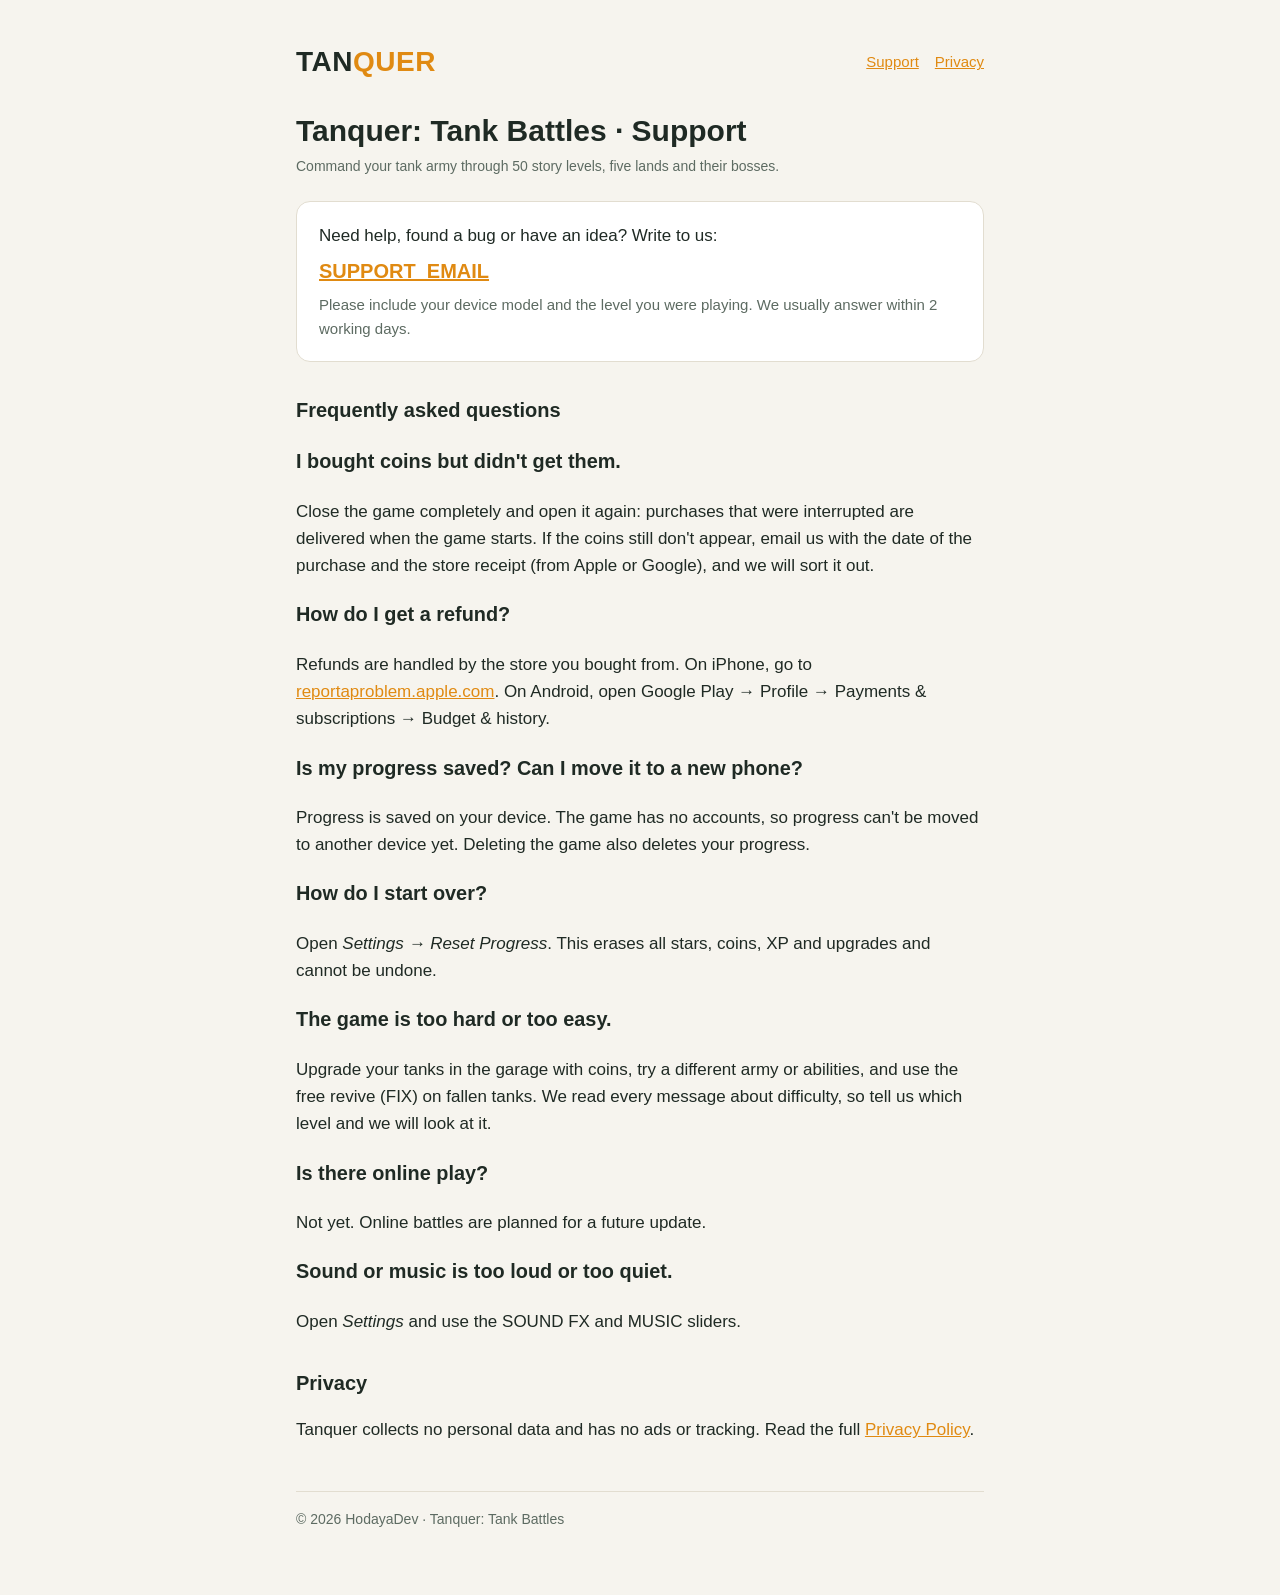
==== index.html @ f0acc4b1 "Tanquer support page and privacy policy Co-Authored-By: Claude Opus 5.5 <noreply@anthropic.com>" ====
<!doctype html>
<html lang="en">
<head>
<meta charset="utf-8">
<meta name="viewport" content="width=device-width, initial-scale=1">
<title>Tanquer Support</title>
<link rel="stylesheet" href="style.css">
</head>
<body>
<main>
<header><div class="logo">TAN<span>QUER</span></div><nav><a href="index.html">Support</a><a href="privacy.html">Privacy</a></nav></header>

<h1>Tanquer: Tank Battles · Support</h1>
<p class="date">Command your tank army through 50 story levels, five lands and their bosses.</p>

<div class="card">
<p style="margin:0 0 6px">Need help, found a bug or have an idea? Write to us:</p>
<p class="mail" style="margin:0"><a href="mailto:SUPPORT_EMAIL">SUPPORT_EMAIL</a></p>
<p style="margin:6px 0 0;color:var(--muted);font-size:15px">Please include your device model and the level you were playing. We usually answer within 2 working days.</p>
</div>

<h2>Frequently asked questions</h2>

<h3>I bought coins but didn't get them.</h3>
<p>Close the game completely and open it again: purchases that were interrupted are delivered when the game starts. If the coins still don't appear, email us with the date of the purchase and the store receipt (from Apple or Google), and we will sort it out.</p>

<h3>How do I get a refund?</h3>
<p>Refunds are handled by the store you bought from. On iPhone, go to <a href="https://reportaproblem.apple.com">reportaproblem.apple.com</a>. On Android, open Google Play → Profile → Payments &amp; subscriptions → Budget &amp; history.</p>

<h3>Is my progress saved? Can I move it to a new phone?</h3>
<p>Progress is saved on your device. The game has no accounts, so progress can't be moved to another device yet. Deleting the game also deletes your progress.</p>

<h3>How do I start over?</h3>
<p>Open <em>Settings → Reset Progress</em>. This erases all stars, coins, XP and upgrades and cannot be undone.</p>

<h3>The game is too hard or too easy.</h3>
<p>Upgrade your tanks in the garage with coins, try a different army or abilities, and use the free revive (FIX) on fallen tanks. We read every message about difficulty, so tell us which level and we will look at it.</p>

<h3>Is there online play?</h3>
<p>Not yet. Online battles are planned for a future update.</p>

<h3>Sound or music is too loud or too quiet.</h3>
<p>Open <em>Settings</em> and use the SOUND FX and MUSIC sliders.</p>

<h2>Privacy</h2>
<p>Tanquer collects no personal data and has no ads or tracking. Read the full <a href="privacy.html">Privacy Policy</a>.</p>

<footer>© 2026 HodayaDev · Tanquer: Tank Battles</footer>
</main>
</body>
</html>
---- style.css ----
:root{--bg:#f6f4ee;--card:#ffffff;--ink:#1f2a24;--muted:#5d6b62;--accent:#e08a12;--line:#e2ddd0}
@media (prefers-color-scheme:dark){:root{--bg:#141a16;--card:#1d2520;--ink:#eef2ee;--muted:#a3b0a7;--accent:#f2a33a;--line:#2d3831}}
*{box-sizing:border-box}
body{margin:0;background:var(--bg);color:var(--ink);font:17px/1.6 -apple-system,BlinkMacSystemFont,"Segoe UI",Roboto,Helvetica,Arial,sans-serif}
main{max-width:720px;margin:0 auto;padding:40px 16px 64px}
header{display:flex;align-items:center;gap:14px;margin-bottom:28px}
header .logo{font-weight:900;font-size:28px;letter-spacing:.5px}
header .logo span{color:var(--accent)}
nav{margin-left:auto;display:flex;gap:16px;font-size:15px}
a{color:var(--accent)}
h1{font-size:30px;line-height:1.2;margin:0 0 6px}
h2{font-size:20px;margin:32px 0 8px}
.date{color:var(--muted);font-size:14px;margin:0 0 24px}
.card{background:var(--card);border:1px solid var(--line);border-radius:14px;padding:20px 22px;margin:16px 0}
.mail{font-size:20px;font-weight:700}
ul{padding-left:22px}
footer{margin-top:48px;color:var(--muted);font-size:14px;border-top:1px solid var(--line);padding-top:16px}
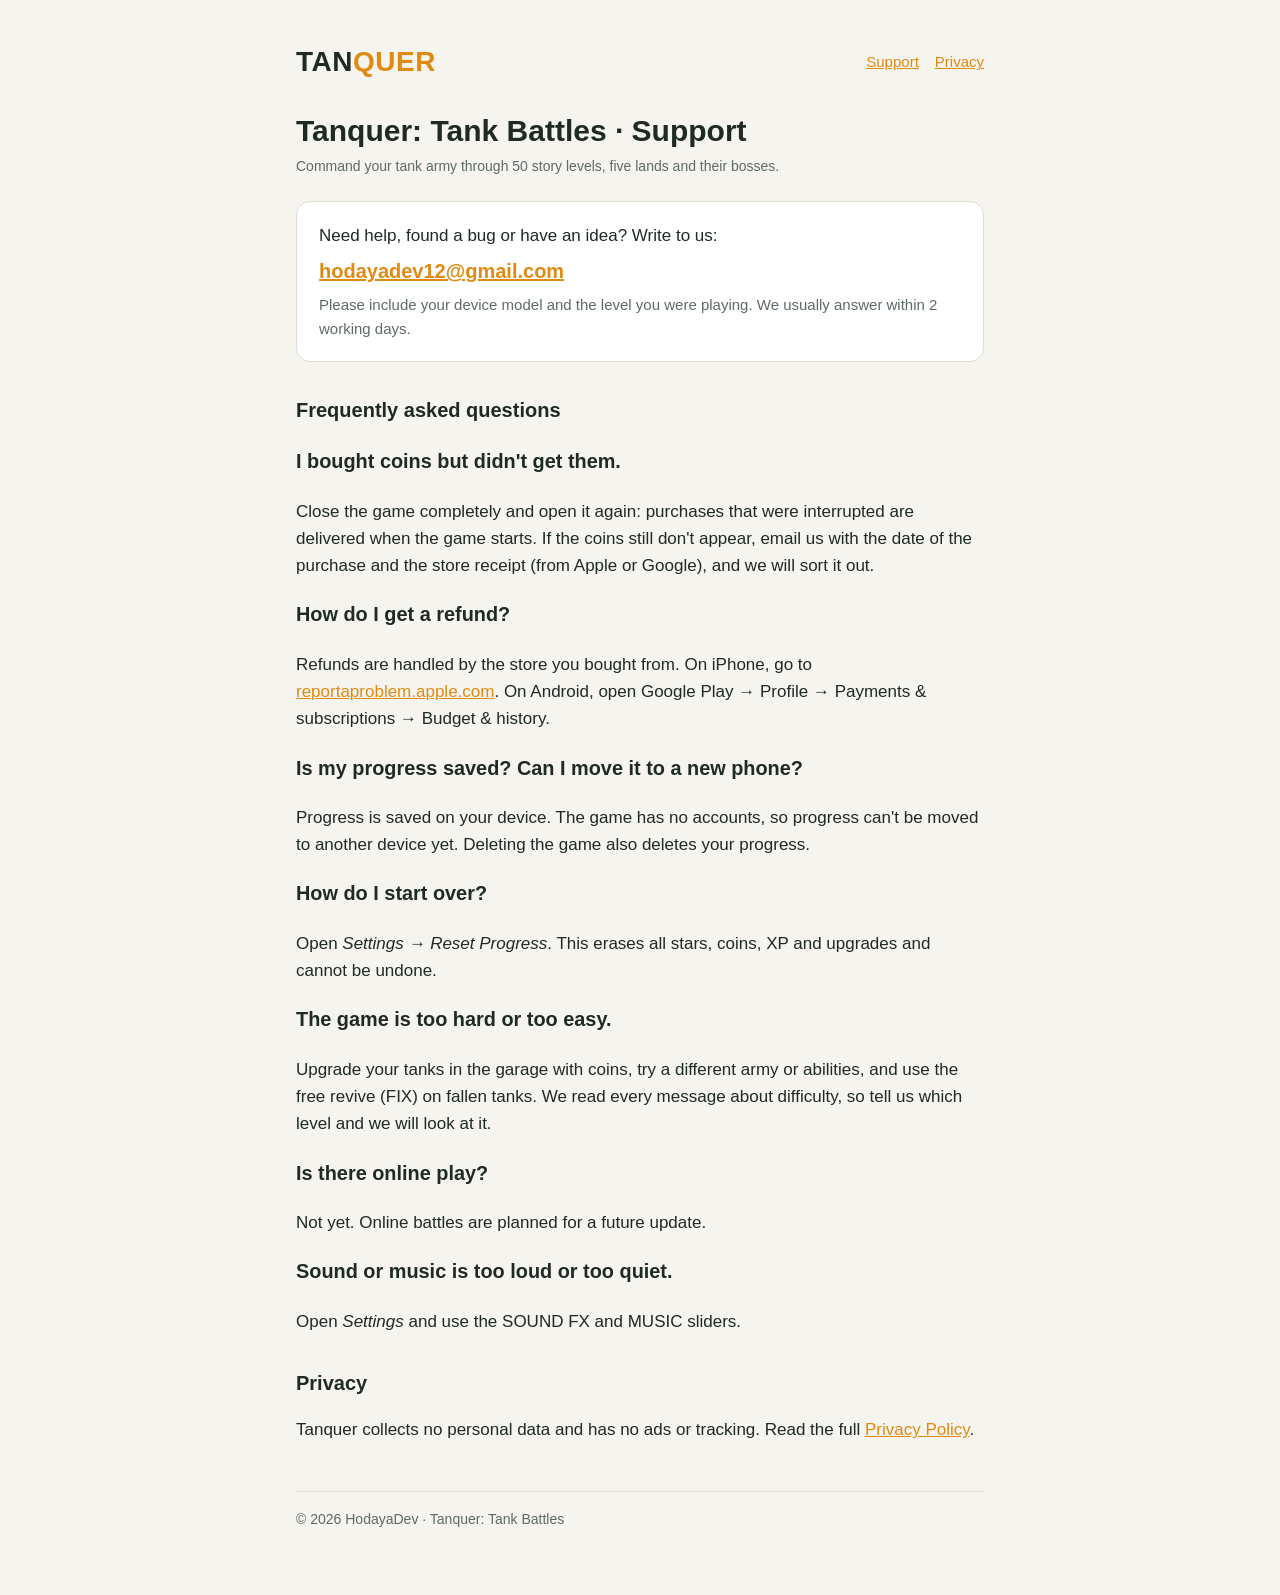
==== commit a933d65d: "Support email: hodayadev12@gmail.com" ====
--- a/index.html
+++ b/index.html
@@ -15,7 +15,7 @@
 
 <div class="card">
 <p style="margin:0 0 6px">Need help, found a bug or have an idea? Write to us:</p>
-<p class="mail" style="margin:0"><a href="mailto:SUPPORT_EMAIL">SUPPORT_EMAIL</a></p>
+<p class="mail" style="margin:0"><a href="mailto:hodayadev12@gmail.com">hodayadev12@gmail.com</a></p>
 <p style="margin:6px 0 0;color:var(--muted);font-size:15px">Please include your device model and the level you were playing. We usually answer within 2 working days.</p>
 </div>
 
